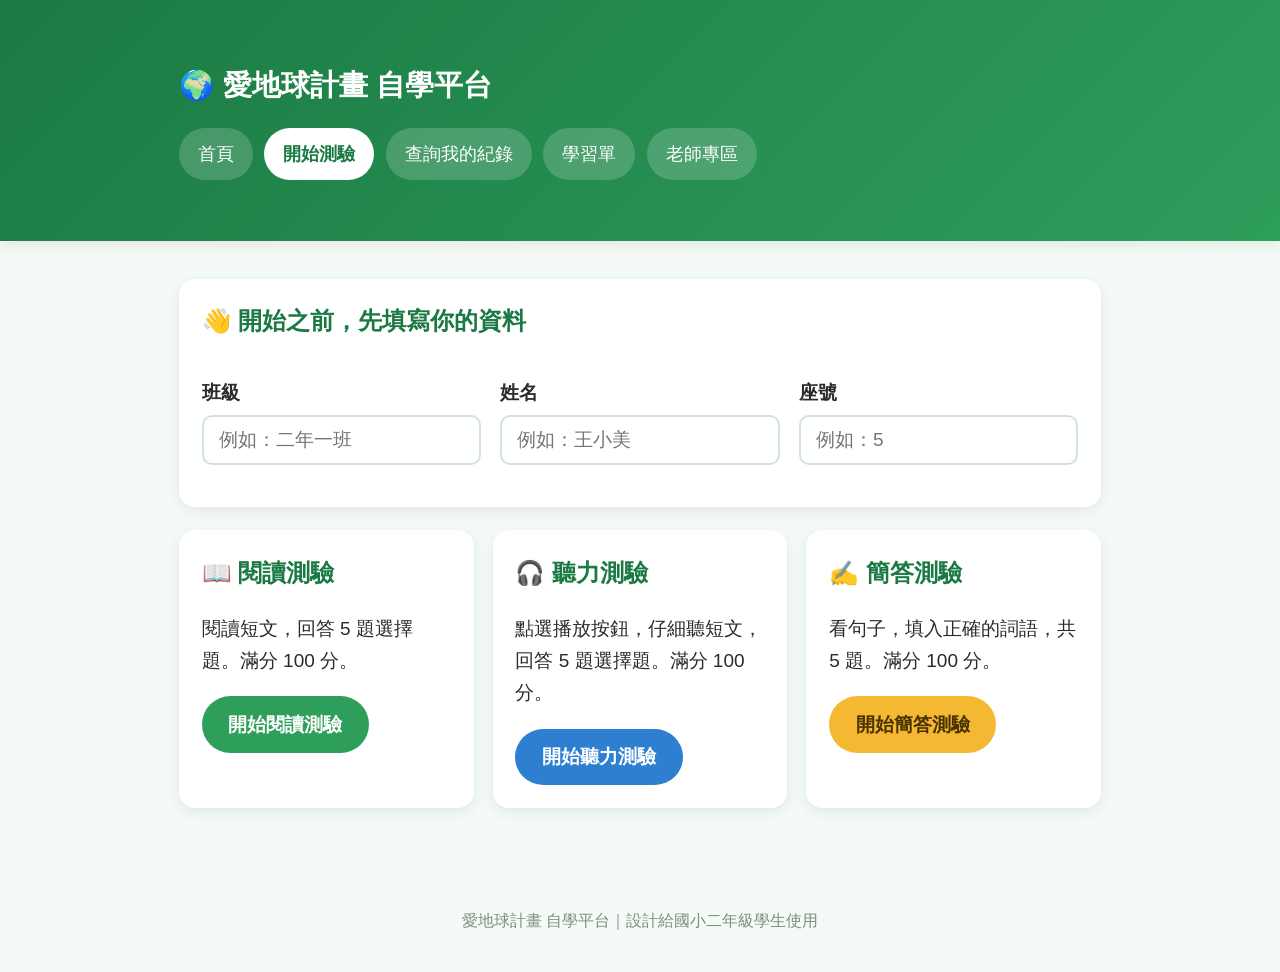
==== quiz.html @ 0d9fc950 "Initial commit: 愛地球計畫自學平台 國小二年級專題探究學習平台，含影片導讀、閱讀/聽力/簡答線上測驗（隨機題庫、雲端計分紀錄）、學生查詢頁、老師後台，以及可列印學習單。" ====
<!DOCTYPE html>
<html lang="zh-Hant">
<head>
<meta charset="UTF-8" />
<meta name="viewport" content="width=device-width, initial-scale=1.0" />
<title>線上測驗｜愛地球計畫</title>
<link rel="stylesheet" href="css/style.css" />
</head>
<body>
<header class="site-header">
  <div class="container">
    <h1>🌍 愛地球計畫 自學平台</h1>
    <nav class="nav">
      <a href="index.html">首頁</a>
      <a href="quiz.html" class="active">開始測驗</a>
      <a href="records.html">查詢我的紀錄</a>
      <a href="worksheet.html">學習單</a>
      <a href="teacher.html">老師專區</a>
    </nav>
  </div>
</header>

<main class="container">

  <section class="card" id="student-form-card">
    <h2>👋 開始之前，先填寫你的資料</h2>
    <div class="grid cols-3">
      <div>
        <label for="input-class">班級</label>
        <input type="text" id="input-class" placeholder="例如：二年一班" />
      </div>
      <div>
        <label for="input-name">姓名</label>
        <input type="text" id="input-name" placeholder="例如：王小美" />
      </div>
      <div>
        <label for="input-seat">座號</label>
        <input type="number" id="input-seat" placeholder="例如：5" />
      </div>
    </div>
    <p class="score-note" id="student-form-hint"></p>
  </section>

  <section id="section-menu">
    <div class="grid cols-3">
      <div class="card">
        <h2>📖 閱讀測驗</h2>
        <p>閱讀短文，回答 5 題選擇題。滿分 100 分。</p>
        <button class="btn" onclick="startTest('reading')">開始閱讀測驗</button>
      </div>
      <div class="card">
        <h2>🎧 聽力測驗</h2>
        <p>點選播放按鈕，仔細聽短文，回答 5 題選擇題。滿分 100 分。</p>
        <button class="btn secondary" onclick="startTest('listening')">開始聽力測驗</button>
      </div>
      <div class="card">
        <h2>✍️ 簡答測驗</h2>
        <p>看句子，填入正確的詞語，共 5 題。滿分 100 分。</p>
        <button class="btn warning" onclick="startTest('short')">開始簡答測驗</button>
      </div>
    </div>
  </section>

  <section class="card" id="section-test" style="display:none;">
    <h2 id="test-title"></h2>
    <div class="progress-bar"><div class="progress-bar-fill" id="progress-fill" style="width:0%"></div></div>
    <div id="test-questions"></div>
    <div class="btn-row">
      <button class="btn" id="submit-btn" onclick="submitTest()">交卷</button>
      <button class="btn outline" onclick="backToMenu()">返回測驗選單</button>
    </div>
  </section>

  <section class="card" id="section-result" style="display:none;">
    <h2 id="result-title">測驗結果</h2>
    <div class="score-display" id="result-score">0</div>
    <p class="score-note" id="result-note"></p>
    <div id="result-detail"></div>
    <div class="btn-row">
      <button class="btn" id="retake-btn" onclick="retakeTest()">再測一次（換新題目）</button>
      <button class="btn outline" onclick="backToMenu()">返回測驗選單</button>
      <a class="btn secondary" href="records.html">查看我的所有紀錄</a>
    </div>
  </section>

</main>

<footer class="site-footer">愛地球計畫 自學平台｜設計給國小二年級學生使用</footer>

<script src="js/config.js"></script>
<script src="js/questions.js"></script>
<script src="js/storage.js"></script>
<script src="js/quiz.js"></script>
</body>
</html>
---- css/style.css ----
/* 愛地球計畫 自學平台 - 共用樣式（RWD，手機優先） */

:root {
  --green-dark: #1b7a43;
  --green: #2e9e5b;
  --green-light: #e7f7ec;
  --blue: #2f7fd1;
  --yellow: #f5b833;
  --red: #e2574c;
  --text: #2b2b2b;
  --bg: #f4faf6;
  --radius: 16px;
  --shadow: 0 4px 14px rgba(0, 0, 0, 0.08);
}

* {
  box-sizing: border-box;
}

html {
  font-size: 18px;
}

body {
  margin: 0;
  font-family: "PingFang TC", "Microsoft JhengHei", "Noto Sans TC", sans-serif;
  background: var(--bg);
  color: var(--text);
  line-height: 1.7;
}

a {
  color: var(--blue);
}

.container {
  max-width: 960px;
  margin: 0 auto;
  padding: 1rem;
}

/* Header / Nav */
.site-header {
  background: linear-gradient(135deg, var(--green-dark), var(--green));
  color: #fff;
  padding: 1.2rem 1rem;
  box-shadow: var(--shadow);
}

.site-header h1 {
  margin: 0 0 0.3rem;
  font-size: 1.5rem;
}

.site-header p {
  margin: 0;
  opacity: 0.9;
  font-size: 0.95rem;
}

.nav {
  display: flex;
  flex-wrap: wrap;
  gap: 0.6rem;
  margin-top: 1rem;
}

.nav a {
  background: rgba(255, 255, 255, 0.18);
  color: #fff;
  text-decoration: none;
  padding: 0.55rem 1rem;
  border-radius: 999px;
  font-size: 0.95rem;
  transition: background 0.15s ease;
}

.nav a:hover,
.nav a.active {
  background: #fff;
  color: var(--green-dark);
  font-weight: bold;
}

/* Cards */
.card {
  background: #fff;
  border-radius: var(--radius);
  box-shadow: var(--shadow);
  padding: 1.2rem;
  margin-bottom: 1.2rem;
}

.card h2 {
  margin-top: 0;
  color: var(--green-dark);
  font-size: 1.25rem;
}

.grid {
  display: grid;
  grid-template-columns: 1fr;
  gap: 1rem;
}

@media (min-width: 640px) {
  .grid.cols-2 {
    grid-template-columns: 1fr 1fr;
  }
}

@media (min-width: 860px) {
  .grid.cols-3 {
    grid-template-columns: 1fr 1fr 1fr;
  }
}

/* Video / resource list */
.resource-item {
  display: flex;
  align-items: flex-start;
  gap: 0.7rem;
  padding: 0.8rem 0;
  border-bottom: 1px dashed #d9e9df;
}

.resource-item:last-child {
  border-bottom: none;
}

.resource-badge {
  flex-shrink: 0;
  width: 2.2rem;
  height: 2.2rem;
  border-radius: 50%;
  background: var(--green);
  color: #fff;
  display: flex;
  align-items: center;
  justify-content: center;
  font-weight: bold;
}

.resource-item h3 {
  margin: 0 0 0.2rem;
  font-size: 1.05rem;
}

.resource-item p {
  margin: 0.2rem 0 0;
  font-size: 0.9rem;
  color: #555;
}

/* Buttons */
.btn {
  display: inline-block;
  border: none;
  cursor: pointer;
  background: var(--green);
  color: #fff;
  padding: 0.8rem 1.4rem;
  border-radius: 999px;
  font-size: 1rem;
  font-weight: bold;
  text-decoration: none;
  text-align: center;
  transition: transform 0.1s ease, box-shadow 0.1s ease;
}

.btn:hover {
  transform: translateY(-2px);
  box-shadow: var(--shadow);
}

.btn.secondary {
  background: var(--blue);
}

.btn.warning {
  background: var(--yellow);
  color: #4a3200;
}

.btn.outline {
  background: transparent;
  color: var(--green-dark);
  border: 2px solid var(--green);
}

.btn:disabled {
  opacity: 0.5;
  cursor: not-allowed;
  transform: none;
}

.btn-row {
  display: flex;
  flex-wrap: wrap;
  gap: 0.7rem;
  margin-top: 1rem;
}

/* Forms */
label {
  display: block;
  font-weight: bold;
  margin: 0.8rem 0 0.3rem;
}

input[type="text"],
input[type="number"],
input[type="password"],
select {
  width: 100%;
  padding: 0.65rem 0.8rem;
  font-size: 1rem;
  border: 2px solid #cfe4d7;
  border-radius: 10px;
  background: #fff;
  font-family: inherit;
}

input:focus,
select:focus {
  outline: none;
  border-color: var(--green);
}

/* Quiz */
.progress-bar {
  height: 10px;
  background: #e0efe4;
  border-radius: 999px;
  overflow: hidden;
  margin: 0.8rem 0;
}

.progress-bar-fill {
  height: 100%;
  background: var(--green);
  transition: width 0.2s ease;
}

.question-block {
  margin-bottom: 1.2rem;
  padding-bottom: 1.2rem;
  border-bottom: 1px solid #eee;
}

.question-block:last-child {
  border-bottom: none;
}

.passage-box {
  background: var(--green-light);
  border-left: 4px solid var(--green);
  padding: 0.8rem 1rem;
  border-radius: 8px;
  margin-bottom: 0.7rem;
  font-size: 1.02rem;
}

.option-list {
  display: grid;
  gap: 0.6rem;
  margin-top: 0.6rem;
}

.option-item {
  display: flex;
  align-items: center;
  gap: 0.6rem;
  background: #fafffb;
  border: 2px solid #dcefe1;
  border-radius: 10px;
  padding: 0.6rem 0.9rem;
  cursor: pointer;
}

.option-item:hover {
  border-color: var(--green);
}

.option-item input {
  width: auto;
}

.option-item.correct {
  border-color: var(--green);
  background: #e4f7ea;
}

.option-item.incorrect {
  border-color: var(--red);
  background: #fdecea;
}

.speak-btn {
  background: var(--blue);
  color: #fff;
  border: none;
  border-radius: 999px;
  padding: 0.5rem 1rem;
  cursor: pointer;
  font-size: 0.95rem;
  margin-bottom: 0.6rem;
}

/* Result / badge */
.score-display {
  font-size: 2.4rem;
  font-weight: bold;
  color: var(--green-dark);
  text-align: center;
}

.score-note {
  text-align: center;
  color: #666;
}

.tag {
  display: inline-block;
  background: var(--green-light);
  color: var(--green-dark);
  border-radius: 999px;
  padding: 0.2rem 0.7rem;
  font-size: 0.85rem;
  font-weight: bold;
}

/* Table */
.table-wrap {
  overflow-x: auto;
}

table {
  width: 100%;
  border-collapse: collapse;
  font-size: 0.92rem;
  min-width: 560px;
}

th,
td {
  text-align: left;
  padding: 0.55rem 0.6rem;
  border-bottom: 1px solid #eee;
  white-space: nowrap;
}

th {
  background: var(--green-light);
  color: var(--green-dark);
}

tr:hover td {
  background: #fafffb;
}

/* Footer */
.site-footer {
  text-align: center;
  color: #7c8d81;
  font-size: 0.85rem;
  padding: 2rem 1rem;
}

.notice {
  background: #fff8e6;
  border: 1px solid #f1d68c;
  border-radius: 10px;
  padding: 0.8rem 1rem;
  font-size: 0.9rem;
  color: #6b4f00;
  margin-bottom: 1rem;
}

/* Worksheet handwriting helpers */
.write-line {
  border-bottom: 2px solid #9db8a6;
  height: 2.3rem;
  margin: 0.3rem 0;
}

.write-box {
  border: 2px dashed #b6cdbd;
  border-radius: 10px;
  min-height: 140px;
  margin: 0.5rem 0;
}

.fill-blank {
  display: inline-block;
  min-width: 3.5rem;
  border-bottom: 2px solid var(--green-dark);
  text-align: center;
}

.ws-item {
  margin-bottom: 1.4rem;
  padding-bottom: 1.2rem;
  border-bottom: 1px dashed #d9e9df;
}

.ws-item:last-child {
  border-bottom: none;
}

.ws-number {
  display: inline-block;
  background: var(--green);
  color: #fff;
  width: 1.6rem;
  height: 1.6rem;
  border-radius: 50%;
  text-align: center;
  line-height: 1.6rem;
  font-size: 0.9rem;
  margin-right: 0.4rem;
}

.cover-fields {
  display: flex;
  flex-wrap: wrap;
  gap: 1.2rem;
  font-size: 0.95rem;
}

.cover-fields span {
  border-bottom: 1px solid #333;
  padding: 0 0.6rem;
  min-width: 5rem;
  display: inline-block;
}

/* Print (worksheet) */
@media print {
  .no-print {
    display: none !important;
  }
  body {
    background: #fff;
  }
  .card {
    box-shadow: none;
    border: 1px solid #ccc;
  }
}

/* Larger screens */
@media (min-width: 860px) {
  html {
    font-size: 19px;
  }
  .container {
    padding: 2rem 1rem;
  }
}
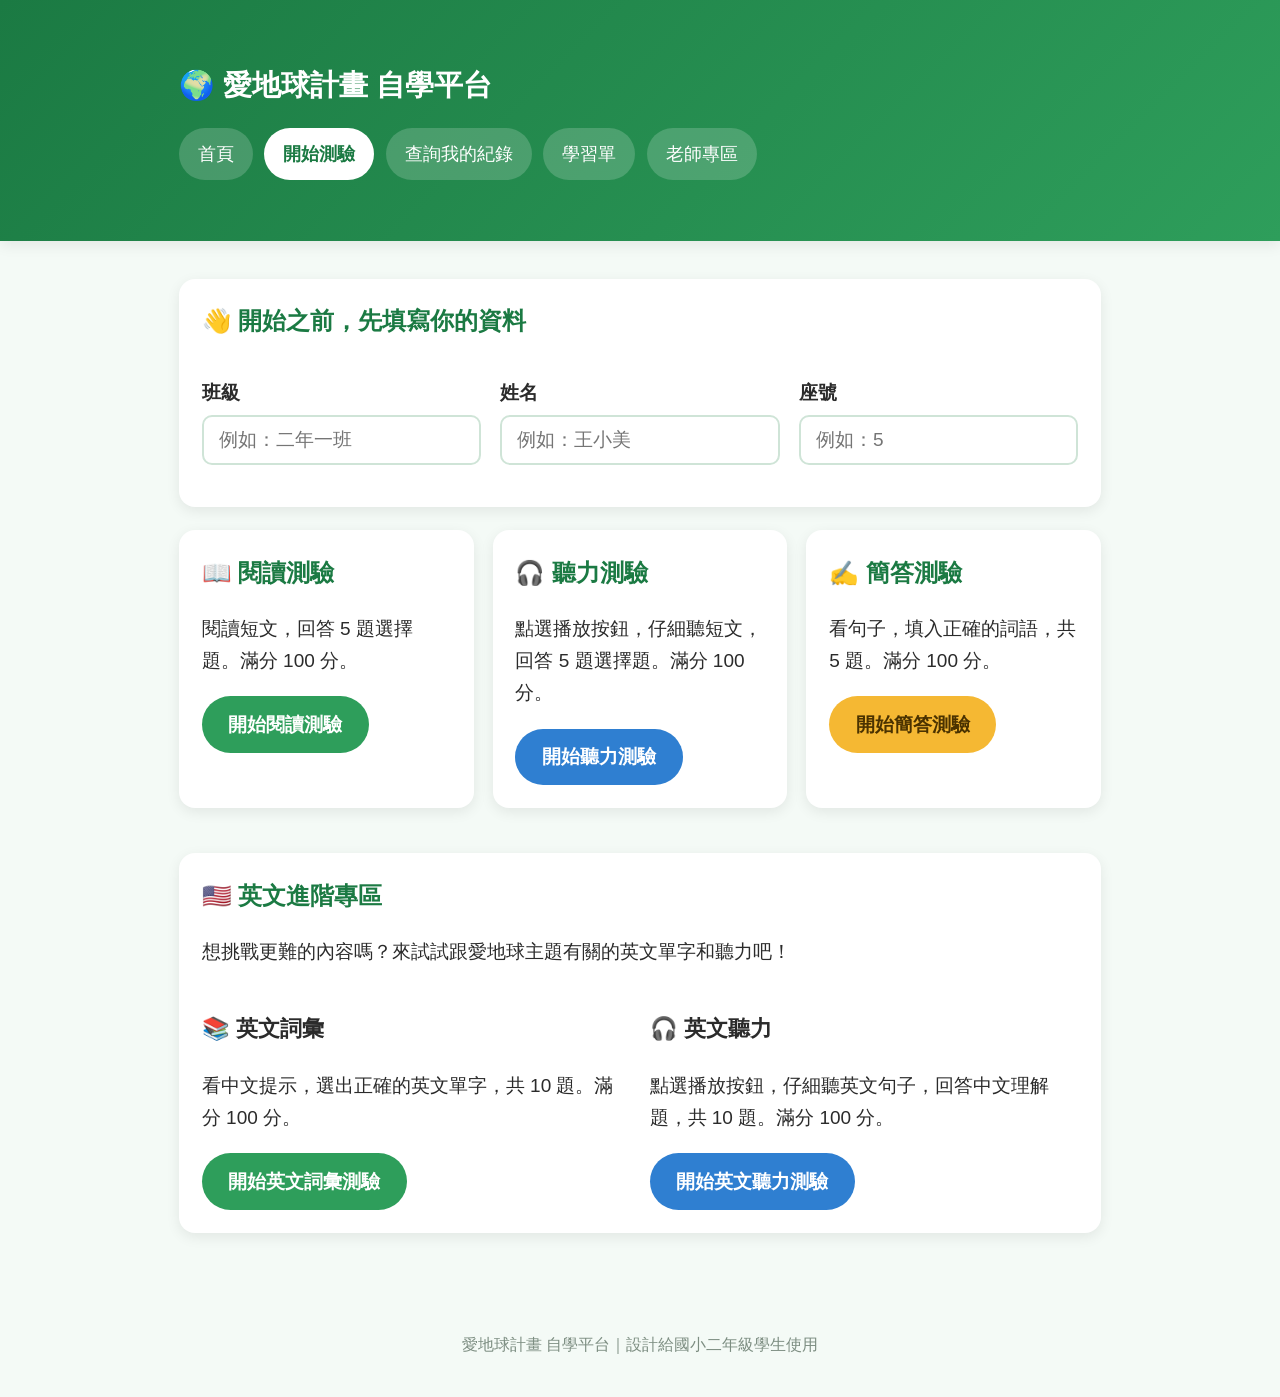
==== commit f18d4a51: "新增英文進階專區：英文詞彙與英文聽力測驗 各 10 題，測驗時全部出現、每題 10 分、滿分 100 分，與其他測驗各自獨立計分。" ====
--- a/quiz.html
+++ b/quiz.html
@@ -59,6 +59,23 @@
         <button class="btn warning" onclick="startTest('short')">開始簡答測驗</button>
       </div>
     </div>
+
+    <div class="card" style="margin-top:1.2rem;">
+      <h2>🇺🇸 英文進階專區</h2>
+      <p>想挑戰更難的內容嗎？來試試跟愛地球主題有關的英文單字和聽力吧！</p>
+      <div class="grid cols-2">
+        <div>
+          <h3>📚 英文詞彙</h3>
+          <p>看中文提示，選出正確的英文單字，共 10 題。滿分 100 分。</p>
+          <button class="btn" onclick="startTest('engVocab')">開始英文詞彙測驗</button>
+        </div>
+        <div>
+          <h3>🎧 英文聽力</h3>
+          <p>點選播放按鈕，仔細聽英文句子，回答中文理解題，共 10 題。滿分 100 分。</p>
+          <button class="btn secondary" onclick="startTest('engListening')">開始英文聽力測驗</button>
+        </div>
+      </div>
+    </div>
   </section>
 
   <section class="card" id="section-test" style="display:none;">
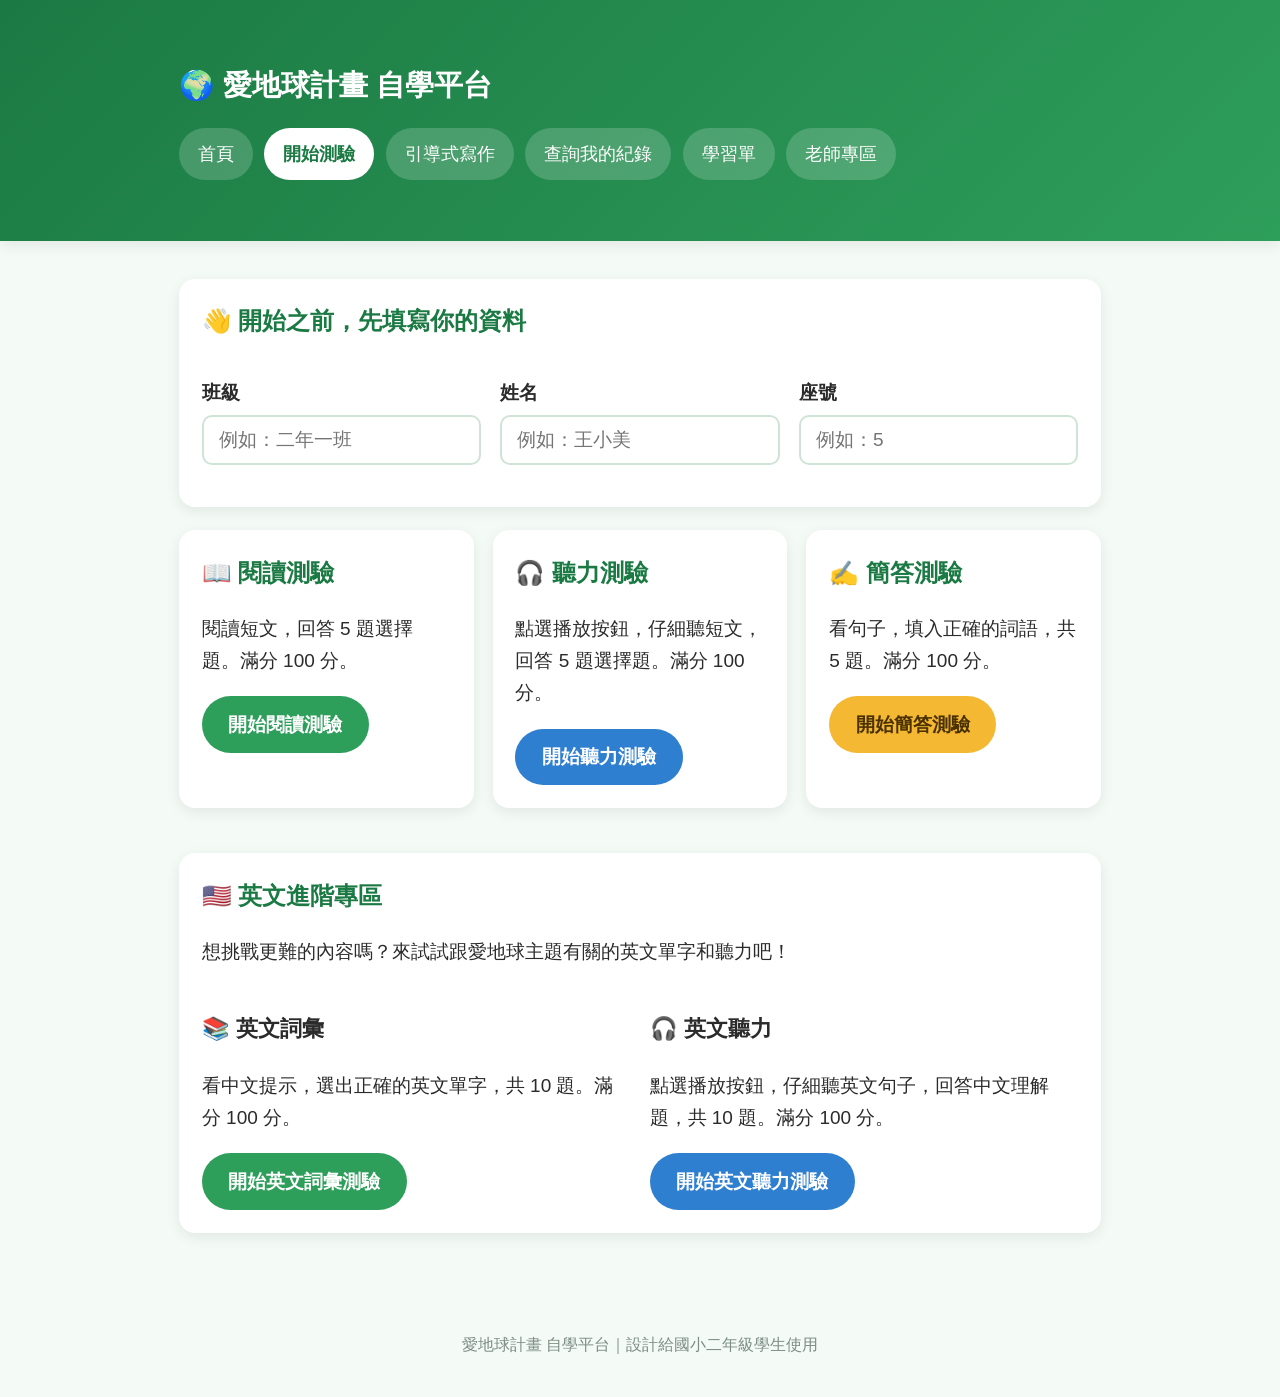
==== commit c860d80d: "新增引導式寫作功能 四段式結構引導（開頭/問題/行動/結尾），提供句子提示與詞語小卡，協助國小二年級學生完成愛地球主題小短文，草稿自動暫存於本機、完成後可列印。導覽列新增「引導式寫作」連結。" ====
--- a/quiz.html
+++ b/quiz.html
@@ -13,6 +13,7 @@
     <nav class="nav">
       <a href="index.html">首頁</a>
       <a href="quiz.html" class="active">開始測驗</a>
+      <a href="writing.html">引導式寫作</a>
       <a href="records.html">查詢我的紀錄</a>
       <a href="worksheet.html">學習單</a>
       <a href="teacher.html">老師專區</a>
--- a/css/style.css
+++ b/css/style.css
@@ -221,10 +221,87 @@
   font-family: inherit;
 }
 
+textarea {
+  width: 100%;
+  padding: 0.65rem 0.8rem;
+  font-size: 1rem;
+  border: 2px solid #cfe4d7;
+  border-radius: 10px;
+  background: #fff;
+  font-family: inherit;
+  resize: vertical;
+  min-height: 110px;
+  line-height: 1.7;
+}
+
 input:focus,
-select:focus {
+select:focus,
+textarea:focus {
   outline: none;
   border-color: var(--green);
+}
+
+/* Guided writing */
+.chip-group {
+  display: flex;
+  flex-wrap: wrap;
+  gap: 0.5rem;
+  margin: 0.6rem 0 1rem;
+}
+
+.chip {
+  background: var(--green-light);
+  color: var(--green-dark);
+  border: 2px solid #cfe4d7;
+  border-radius: 999px;
+  padding: 0.4rem 0.9rem;
+  cursor: pointer;
+  font-size: 0.92rem;
+  font-family: inherit;
+}
+
+.chip:hover {
+  border-color: var(--green);
+  background: #dff3e6;
+}
+
+.chip.starter {
+  background: #eef5ff;
+  border-color: #cfe0f7;
+  color: var(--blue);
+  text-align: left;
+}
+
+.step-dots {
+  display: flex;
+  gap: 0.5rem;
+  justify-content: center;
+  margin: 1rem 0;
+}
+
+.step-dot {
+  width: 12px;
+  height: 12px;
+  border-radius: 50%;
+  background: #dbe9df;
+  flex-shrink: 0;
+}
+
+.step-dot.active {
+  background: var(--green);
+}
+
+.step-dot.done {
+  background: var(--yellow);
+}
+
+.draft-box {
+  background: var(--green-light);
+  border-left: 4px solid var(--green);
+  border-radius: 8px;
+  padding: 1rem 1.2rem;
+  line-height: 2;
+  white-space: pre-wrap;
 }
 
 /* Quiz */
